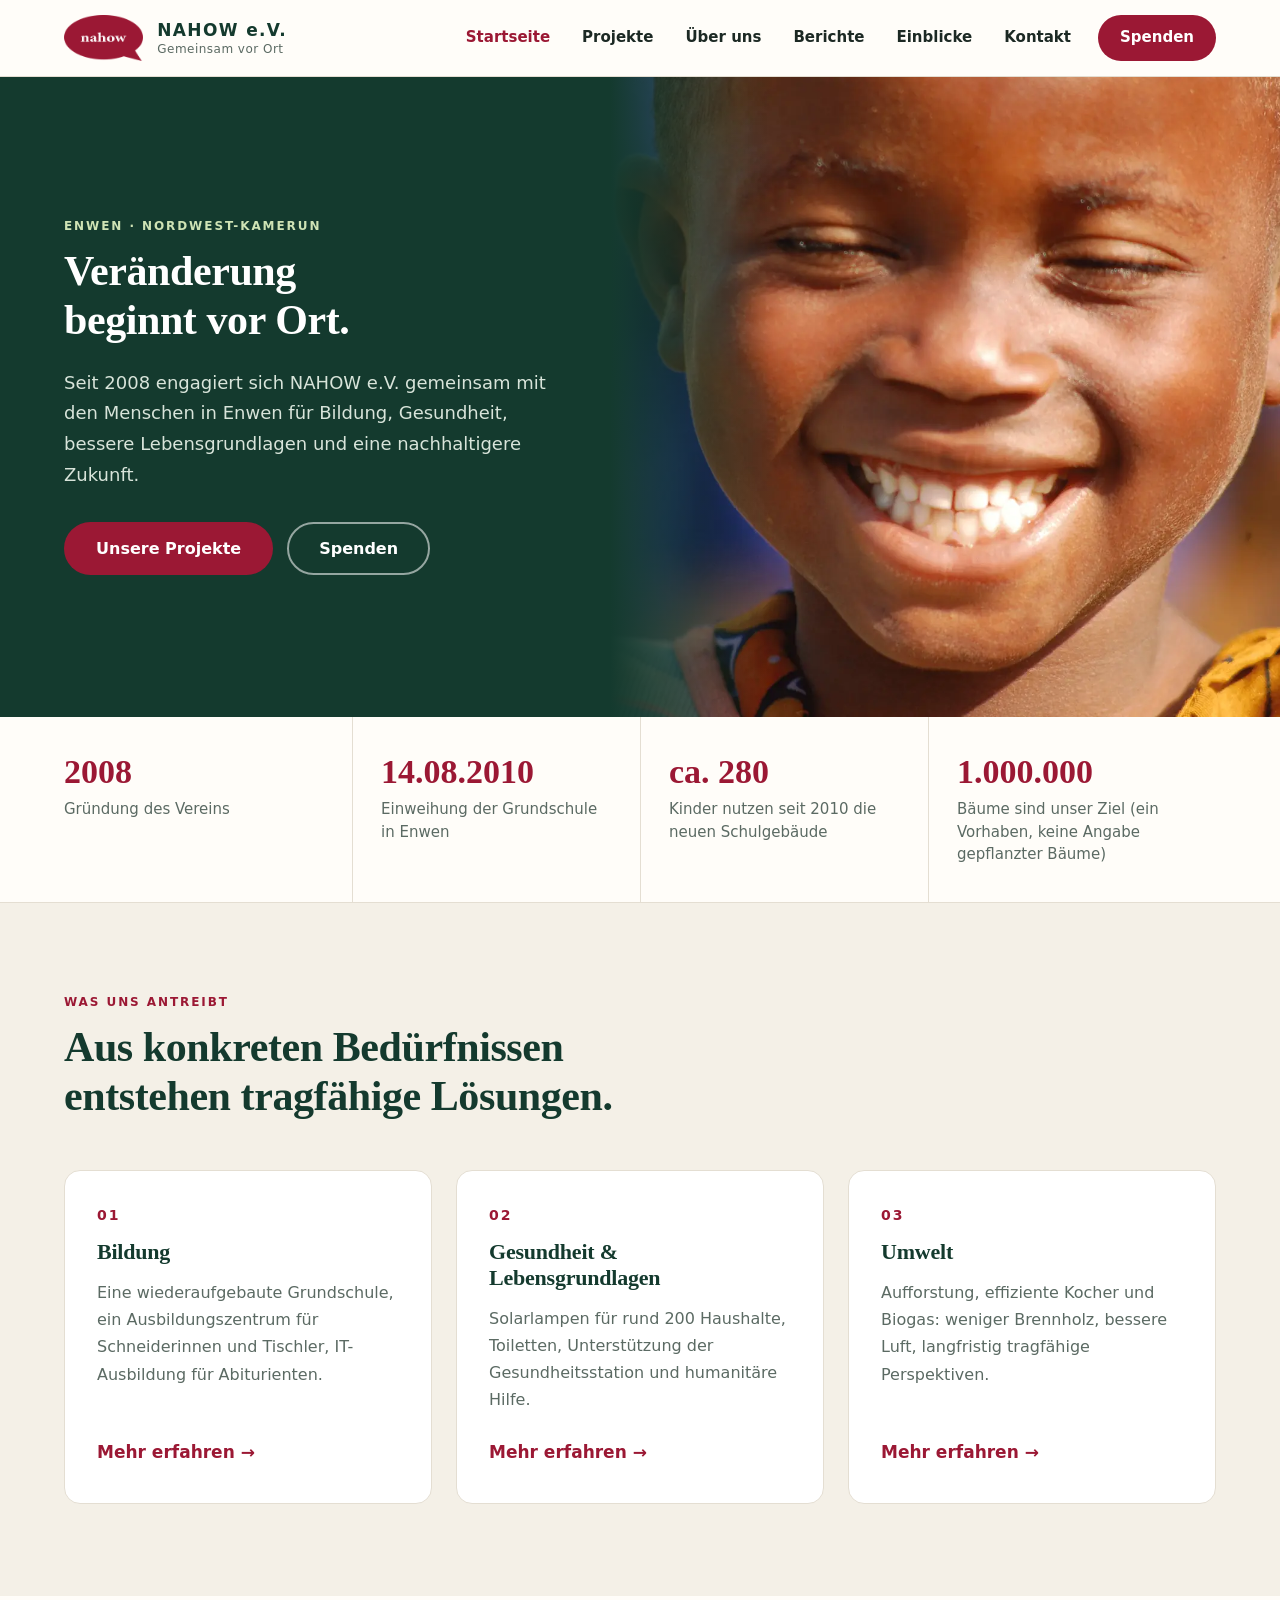
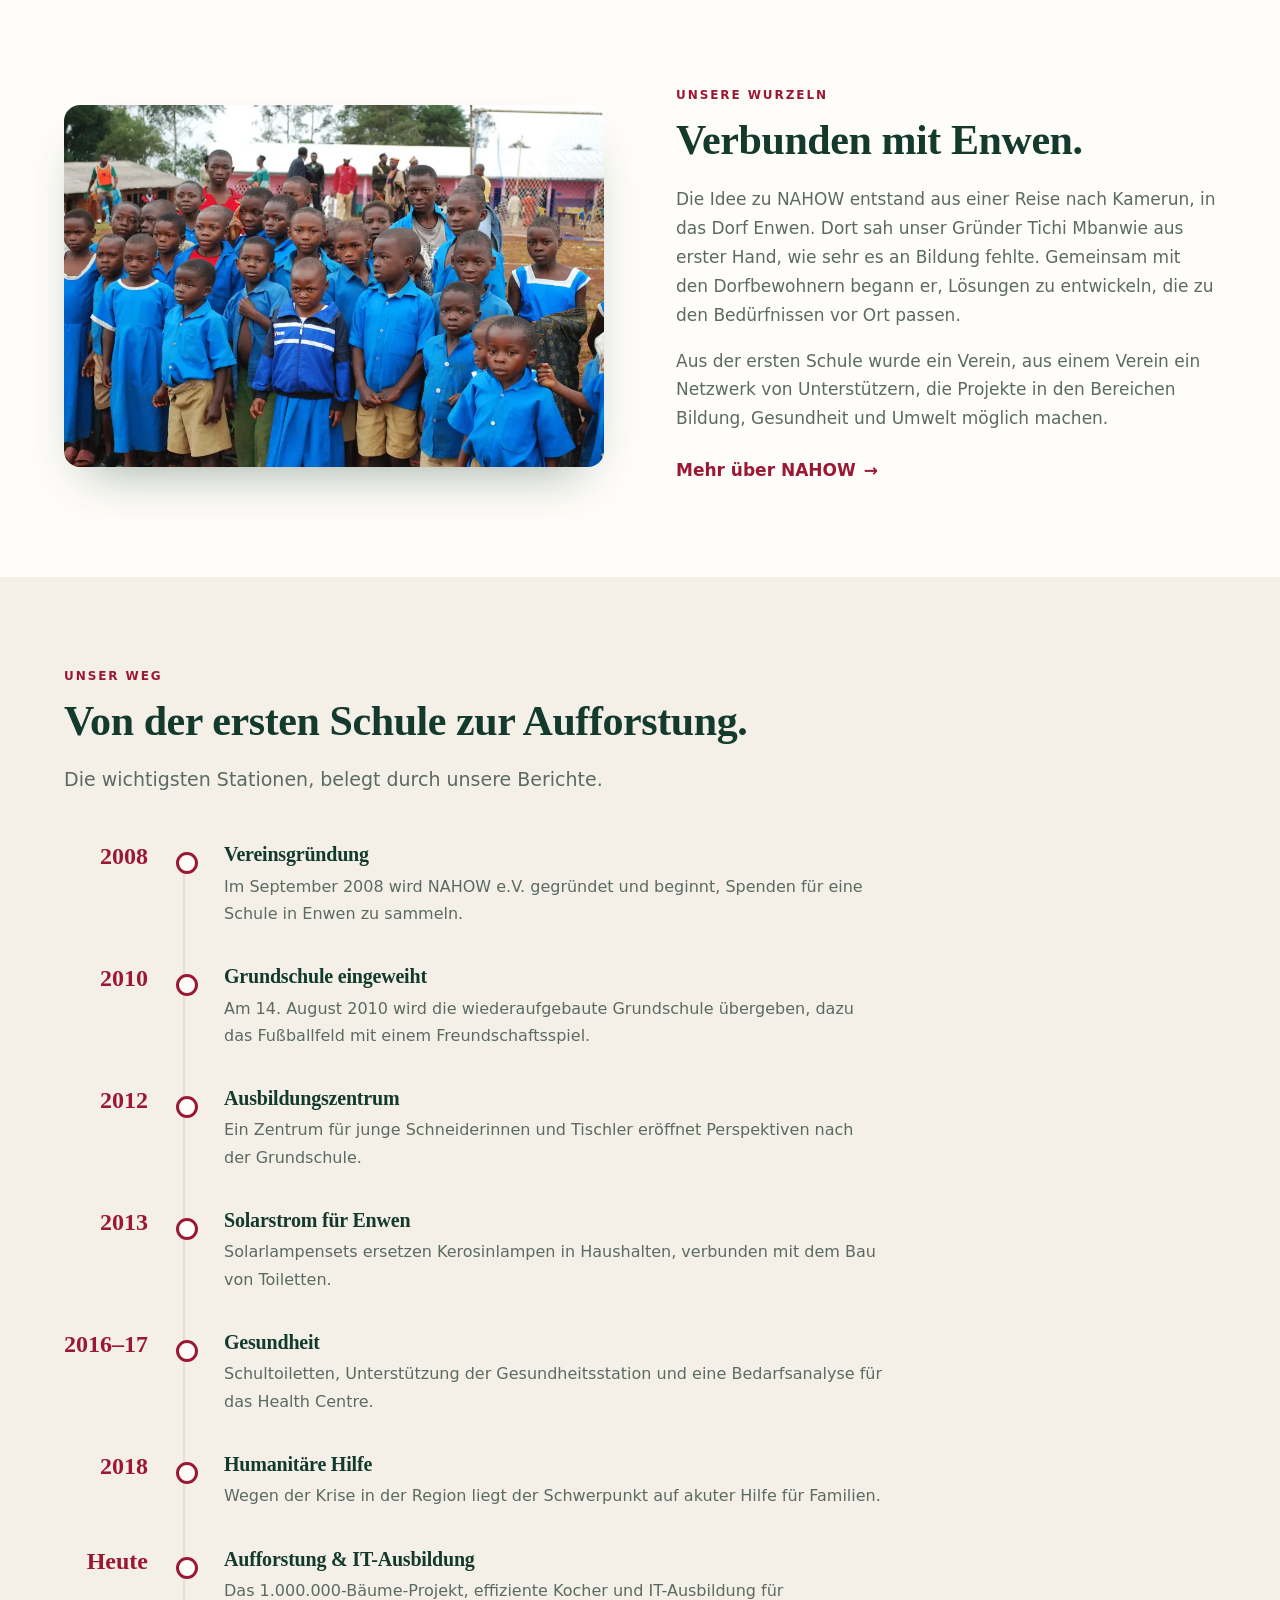
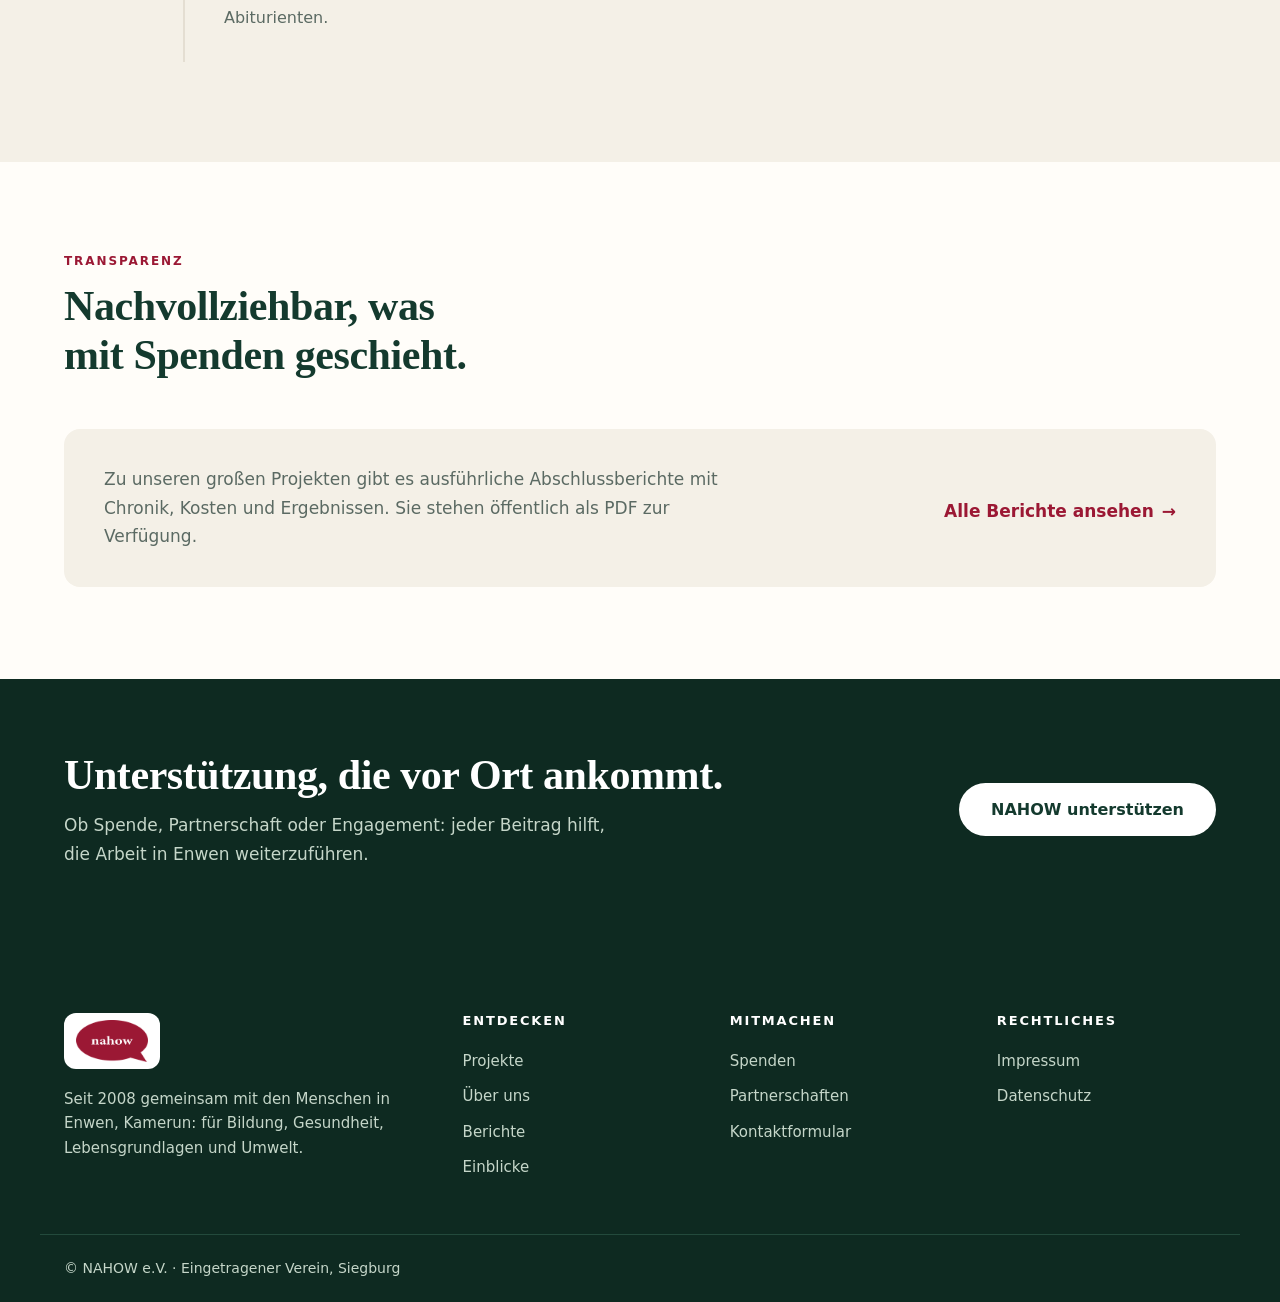
==== index.html @ 3fef5eb1 "Redesign: full project history, timeline, masonry gallery with lightbox, press, reports, new design " ====
<!doctype html><html lang="de"><head><meta charset="utf-8"><meta name="viewport" content="width=device-width,initial-scale=1"><meta name="theme-color" content="#143a2e"><meta name="description" content="NAHOW e.V. engagiert sich seit 2008 in Enwen, Kamerun, für Bildung, Gesundheit, Lebensgrundlagen und Umwelt."><link rel="canonical" href="https://nahow.de/"><link rel="icon" href="/assets/brand/nahow-logo.png"><link rel="stylesheet" href="/assets/site.css?v=09671e83"><title>Gemeinsam vor Ort | NAHOW e.V.</title><script>document.documentElement.className="js"</script></head><body><a href="#inhalt" class="skip">Zum Inhalt springen</a><header class="site-header"><div class="bar"><a class="brand" href="/" aria-label="NAHOW e.V. Startseite"><img class="brand-logo" src="/assets/brand/nahow-logo.png" width="193" height="112" alt=""><span class="brand-copy"><strong>NAHOW e.V.</strong><small>Gemeinsam vor Ort</small></span></a><button class="menu-toggle" aria-label="Menü öffnen" aria-expanded="false" aria-controls="main-nav"><span></span><span></span><span></span></button><nav class="nav" id="main-nav" aria-label="Hauptnavigation"><a href="/" class=active aria-current=page>Startseite</a><a href="/projekte/">Projekte</a><a href="/ueber-uns/">Über uns</a><a href="/berichte/">Berichte</a><a href="/einblicke/">Einblicke</a><a href="/kontakt/">Kontakt</a><a class="nav-cta" href="/unterstuetzen/">Spenden</a></nav></div></header><main id="inhalt"><section class="hero"><div class="hero-text"><span class="eyebrow light">Enwen · Nordwest-Kamerun</span><h1>Veränderung beginnt vor Ort.</h1><p>Seit 2008 engagiert sich NAHOW e.V. gemeinsam mit den Menschen in Enwen für Bildung, Gesundheit, bessere Lebensgrundlagen und eine nachhaltigere Zukunft.</p><div class="actions"><a class="btn btn-crimson" href="/projekte/">Unsere Projekte</a><a class="btn btn-ghost" href="/unterstuetzen/">Spenden</a></div></div><div class="hero-photo"><img class="" src="/assets/web/DSC_0857_Enwen-scaled.webp" width="1600" height="1064" alt="Lachendes Kind in Enwen, Kamerun" fetchpriority="high" decoding="async"></div></section><section class="facts"><div class="wrap facts-grid">
<div><b>2008</b><span>Gründung des Vereins</span></div>
<div><b>14.08.2010</b><span>Einweihung der Grundschule in Enwen</span></div>
<div><b>ca. 280</b><span>Kinder nutzen seit 2010 die neuen Schulgebäude</span></div>
<div><b>1.000.000</b><span>Bäume sind unser Ziel (ein Vorhaben, keine Angabe gepflanzter Bäume)</span></div>
</div></section><section class="section tint"><div class="wrap"><div class="sec-head reveal"><span class="eyebrow">Was uns antreibt</span><h2>Aus konkreten Bedürfnissen entstehen tragfähige Lösungen.</h2></div><div class="pillars">
<a class="pillar reveal" href="/projekte/#bildung"><span class="num">01</span><h3>Bildung</h3><p>Eine wiederaufgebaute Grundschule, ein Ausbildungszentrum für Schneiderinnen und Tischler, IT-Ausbildung für Abiturienten.</p><span class="more">Mehr erfahren →</span></a>
<a class="pillar reveal" href="/projekte/#gesundheit"><span class="num">02</span><h3>Gesundheit &amp; Lebensgrundlagen</h3><p>Solarlampen für rund 200 Haushalte, Toiletten, Unterstützung der Gesundheitsstation und humanitäre Hilfe.</p><span class="more">Mehr erfahren →</span></a>
<a class="pillar reveal" href="/projekte/#umwelt"><span class="num">03</span><h3>Umwelt</h3><p>Aufforstung, effiziente Kocher und Biogas: weniger Brennholz, bessere Luft, langfristig tragfähige Perspektiven.</p><span class="more">Mehr erfahren →</span></a>
</div></div></section><section class="section"><div class="wrap split"><div class="split-photo reveal"><img class="" src="/assets/web/DSC_0329_Enwen-scaled.webp" width="960" height="643" alt="Schulkinder in blauen Uniformen in Enwen" loading="lazy" decoding="async"></div><div class="split-text reveal"><span class="eyebrow">Unsere Wurzeln</span><h2>Verbunden mit Enwen.</h2><p>Die Idee zu NAHOW entstand aus einer Reise nach Kamerun, in das Dorf Enwen. Dort sah unser Gründer Tichi Mbanwie aus erster Hand, wie sehr es an Bildung fehlte. Gemeinsam mit den Dorfbewohnern begann er, Lösungen zu entwickeln, die zu den Bedürfnissen vor Ort passen.</p><p>Aus der ersten Schule wurde ein Verein, aus einem Verein ein Netzwerk von Unterstützern, die Projekte in den Bereichen Bildung, Gesundheit und Umwelt möglich machen.</p><a class="link-arrow" href="/ueber-uns/">Mehr über NAHOW<span aria-hidden="true">→</span></a></div></div></section><section class="section tint"><div class="wrap"><div class="sec-head reveal"><span class="eyebrow">Unser Weg</span><h2>Von der ersten Schule zur Aufforstung.</h2><p class="lead">Die wichtigsten Stationen, belegt durch unsere Berichte.</p></div><ol class="timeline"><li class="reveal"><span class="t-year">2008</span><div><h3>Vereinsgründung</h3><p>Im September 2008 wird NAHOW e.V. gegründet und beginnt, Spenden für eine Schule in Enwen zu sammeln.</p></div></li><li class="reveal"><span class="t-year">2010</span><div><h3>Grundschule eingeweiht</h3><p>Am 14. August 2010 wird die wiederaufgebaute Grundschule übergeben, dazu das Fußballfeld mit einem Freundschaftsspiel.</p></div></li><li class="reveal"><span class="t-year">2012</span><div><h3>Ausbildungszentrum</h3><p>Ein Zentrum für junge Schneiderinnen und Tischler eröffnet Perspektiven nach der Grundschule.</p></div></li><li class="reveal"><span class="t-year">2013</span><div><h3>Solarstrom für Enwen</h3><p>Solarlampensets ersetzen Kerosinlampen in Haushalten, verbunden mit dem Bau von Toiletten.</p></div></li><li class="reveal"><span class="t-year">2016–17</span><div><h3>Gesundheit</h3><p>Schultoiletten, Unterstützung der Gesundheitsstation und eine Bedarfsanalyse für das Health Centre.</p></div></li><li class="reveal"><span class="t-year">2018</span><div><h3>Humanitäre Hilfe</h3><p>Wegen der Krise in der Region liegt der Schwerpunkt auf akuter Hilfe für Familien.</p></div></li><li class="reveal"><span class="t-year">Heute</span><div><h3>Aufforstung &amp; IT-Ausbildung</h3><p>Das 1.000.000-Bäume-Projekt, effiziente Kocher und IT-Ausbildung für Abiturienten.</p></div></li></ol></div></section><section class="section "><div class="wrap"><div class="sec-head reveal"><span class="eyebrow">Transparenz</span><h2>Nachvollziehbar, was mit Spenden geschieht.</h2></div><div class="report-strip reveal"><p>Zu unseren großen Projekten gibt es ausführliche Abschlussberichte mit Chronik, Kosten und Ergebnissen. Sie stehen öffentlich als PDF zur Verfügung.</p><div class="strip-actions"><a class="link-arrow" href="/berichte/">Alle Berichte ansehen<span aria-hidden="true">→</span></a></div></div></div></section><section class="cta"><div class="wrap cta-flex"><div><h2>Unterstützung, die vor Ort ankommt.</h2><p>Ob Spende, Partnerschaft oder Engagement: jeder Beitrag hilft, die Arbeit in Enwen weiterzuführen.</p></div><a class="btn btn-light" href="/unterstuetzen/">NAHOW unterstützen</a></div></section></main><footer class="footer"><div class="foot-grid"><div class="foot-brand"><img src="/assets/brand/nahow-logo.png" width="193" height="112" alt="nahow" loading="lazy"><p>Seit 2008 gemeinsam mit den Menschen in Enwen, Kamerun: für Bildung, Gesundheit, Lebensgrundlagen und Umwelt.</p></div><div><h4>Entdecken</h4><a href="/projekte/">Projekte</a><a href="/ueber-uns/">Über uns</a><a href="/berichte/">Berichte</a><a href="/einblicke/">Einblicke</a></div><div><h4>Mitmachen</h4><a href="/unterstuetzen/">Spenden</a><a href="/ueber-uns/#partner">Partnerschaften</a><a href="/kontakt/">Kontaktformular</a></div><div><h4>Rechtliches</h4><a href="/impressum/">Impressum</a><a href="/datenschutz/">Datenschutz</a></div></div><div class="foot-bottom"><span>© NAHOW e.V. · Eingetragener Verein, Siegburg</span></div></footer><dialog class="lightbox" aria-label="Bildansicht"><button class="lb-close" aria-label="Schließen">×</button><img alt=""></dialog><script src="/assets/site.js?v=e69e48d7" defer></script></body></html>
---- assets/site.css ----
:root{--crimson:#9b1834;--crimson-d:#7c1228;--pine:#143a2e;--pine-d:#0e2a21;--leaf:#cfe3b5;--paper:#fffdf9;--tint:#f4f0e7;--ink:#1c2924;--muted:#5b6a63;--line:#e4ded2;--serif:"Iowan Old Style","Palatino Linotype",Palatino,"Book Antiqua",Georgia,serif;--sans:system-ui,-apple-system,"Segoe UI",Roboto,"Helvetica Neue",Arial,sans-serif;--h2:clamp(28px,3.4vw,42px);--r:16px;--hdr:76px}
*{box-sizing:border-box}html{scroll-behavior:smooth;scroll-padding-top:calc(var(--hdr) + 16px)}
body{margin:0;font:17px/1.7 var(--sans);color:var(--ink);background:var(--paper);-webkit-font-smoothing:antialiased}
img{max-width:100%;height:auto;display:block}a{color:inherit}
h1,h2,h3,h4{font-family:var(--serif);font-weight:600;line-height:1.18;margin:0;color:var(--pine);letter-spacing:-.01em}
h1,h2{font-size:var(--h2);text-wrap:balance}h3{font-size:22px}
p{margin:0 0 1em}
.wrap{max-width:1200px;margin:0 auto;padding:0 24px}
.skip{position:absolute;left:-999px;top:8px;background:var(--pine);color:#fff;padding:10px 16px;border-radius:8px;z-index:100}.skip:focus{left:8px}
:focus-visible{outline:3px solid var(--crimson);outline-offset:3px;border-radius:4px}

/* header */
.site-header{position:sticky;top:0;z-index:50;background:rgba(255,253,249,.94);backdrop-filter:saturate(1.4) blur(10px);border-bottom:1px solid var(--line)}
.bar{max-width:1200px;margin:0 auto;padding:0 24px;height:var(--hdr);display:flex;align-items:center;justify-content:space-between;gap:24px}
.brand{display:flex;align-items:center;gap:14px;text-decoration:none}
.brand-logo{height:46px;width:auto}
.brand-copy{display:flex;flex-direction:column;line-height:1.15}
.brand-copy strong{font:800 17px var(--sans);letter-spacing:.08em;color:var(--pine)}
.brand-copy small{font-size:12px;color:var(--muted);letter-spacing:.04em;margin-top:3px}
.nav{display:flex;align-items:center;gap:6px}
.nav a{text-decoration:none;font-size:15px;font-weight:600;padding:9px 13px;border-radius:999px;color:var(--ink);transition:background .2s,color .2s}
.nav a:hover{background:var(--tint)}
.nav a.active{color:var(--crimson)}
.nav a.nav-cta{background:var(--crimson);color:#fff;margin-left:8px;padding:10px 22px}
.nav a.nav-cta:hover{background:var(--crimson-d)}
.menu-toggle{display:none;background:none;border:0;width:44px;height:44px;border-radius:10px;cursor:pointer;flex-direction:column;justify-content:center;align-items:center;gap:5px}
.menu-toggle span{display:block;width:22px;height:2px;background:var(--pine);border-radius:2px;transition:transform .25s,opacity .25s}
.menu-toggle[aria-expanded=true] span:nth-child(1){transform:translateY(7px) rotate(45deg)}
.menu-toggle[aria-expanded=true] span:nth-child(2){opacity:0}
.menu-toggle[aria-expanded=true] span:nth-child(3){transform:translateY(-7px) rotate(-45deg)}

/* buttons, links */
.btn{display:inline-flex;align-items:center;justify-content:center;gap:8px;padding:15px 30px;border-radius:999px;font:700 16px var(--sans);text-decoration:none;border:2px solid transparent;cursor:pointer;transition:background .2s,transform .2s,color .2s,border-color .2s}
.btn:hover{transform:translateY(-2px)}
.btn-crimson{background:var(--crimson);color:#fff}.btn-crimson:hover{background:var(--crimson-d)}
.btn-ghost{border-color:rgba(255,255,255,.55);color:#fff}.btn-ghost:hover{background:#fff;color:var(--pine)}
.btn-light{background:#fff;color:var(--pine)}.btn-light:hover{background:var(--leaf)}
.link-arrow{display:inline-flex;align-items:center;gap:8px;color:var(--crimson);font-weight:700;text-decoration:none;margin-top:6px}
.link-arrow span{transition:transform .2s}.link-arrow:hover span{transform:translateX(4px)}
.link-arrow small{color:var(--muted);font-weight:500}
.eyebrow{display:block;font:700 12px var(--sans);letter-spacing:.16em;text-transform:uppercase;color:var(--crimson);margin-bottom:14px}
.eyebrow.light{color:var(--leaf)}
.lead{font-size:19px;color:var(--muted);max-width:680px;margin-top:16px}

/* hero */
.hero{display:grid;grid-template-columns:minmax(0,1fr) minmax(0,1.1fr);background:var(--pine);min-height:min(640px,calc(100vh - var(--hdr)));color:#fff}
.hero-text{padding:72px 56px 72px max(24px,calc((100vw - 1200px)/2 + 24px));display:flex;flex-direction:column;justify-content:center;align-items:flex-start}
.hero h1{color:#fff;margin-bottom:22px;max-width:520px}
.hero p{font-size:18px;color:#d8e4da;max-width:500px;margin-bottom:32px}
.actions{display:flex;gap:14px;flex-wrap:wrap}
.hero-photo{position:relative;overflow:hidden;min-height:340px}
.hero-photo img{position:absolute;inset:0;width:100%;height:100%;object-fit:cover;object-position:50% 38%}
.hero-photo::after{content:"";position:absolute;inset:0;background:linear-gradient(90deg,var(--pine) 0,rgba(20,58,46,0) 24%)}

/* facts */
.facts{background:var(--paper);border-bottom:1px solid var(--line)}
.facts-grid{display:grid;grid-template-columns:repeat(4,1fr);gap:0}
.facts-grid>div{padding:36px 28px;border-left:1px solid var(--line)}
.facts-grid>div:first-child{border-left:0;padding-left:0}
.facts b{display:block;font:600 34px/1.1 var(--serif);color:var(--crimson);margin-bottom:8px}
.facts span{color:var(--muted);font-size:15px;line-height:1.5;display:block}

/* sections */
.section{padding:92px 0}.tint{background:var(--tint)}
.sec-head{max-width:760px;margin-bottom:48px}
.page-head{background:var(--tint);padding:88px 0 64px;border-bottom:1px solid var(--line)}
.page-head h1{max-width:760px}
.pillars{display:grid;grid-template-columns:repeat(3,1fr);gap:24px}
.pillar{background:#fff;border:1px solid var(--line);border-radius:var(--r);padding:36px 32px;text-decoration:none;display:flex;flex-direction:column;gap:6px;transition:transform .25s,box-shadow .25s,border-color .25s}
.pillar:hover{transform:translateY(-6px);box-shadow:0 18px 40px -18px rgba(20,58,46,.35);border-color:var(--crimson)}
.pillar .num{font:600 14px var(--sans);letter-spacing:.14em;color:var(--crimson);margin-bottom:10px}
.pillar p{color:var(--muted);font-size:16px;margin:8px 0 18px}
.pillar .more{margin-top:auto;font-weight:700;color:var(--crimson)}
.split{display:grid;grid-template-columns:1fr 1fr;gap:72px;align-items:center}
.split-photo img{border-radius:var(--r);width:100%;height:auto;box-shadow:0 24px 50px -24px rgba(20,58,46,.45)}
.split-text p{color:var(--muted)}
.split-text h2{margin-bottom:20px}

/* timeline */
.timeline{list-style:none;margin:0;padding:0;position:relative;max-width:820px}
.timeline::before{content:"";position:absolute;left:119px;top:8px;bottom:8px;width:2px;background:var(--line)}
.timeline li{display:grid;grid-template-columns:120px 1fr;gap:0 40px;padding:0 0 38px;position:relative}
.timeline li::before{content:"";position:absolute;left:112px;top:9px;width:16px;height:16px;border-radius:50%;background:var(--paper);border:3px solid var(--crimson)}
.t-year{font:600 24px var(--serif);color:var(--crimson);text-align:right;padding-right:36px;padding-top:0}
.timeline h3{font-size:20px;margin-bottom:6px}
.timeline p{color:var(--muted);margin:0;font-size:16px}
.report-strip{display:flex;align-items:center;justify-content:space-between;gap:32px;background:var(--tint);border-radius:var(--r);padding:36px 40px}
.report-strip p{margin:0;max-width:640px;color:var(--muted)}
.cta{background:var(--pine-d);color:#fff;padding:72px 0}
.cta h2{color:#fff;margin-bottom:10px}.cta p{color:#c5d6c9;margin:0;max-width:560px}
.cta-flex{display:flex;align-items:center;justify-content:space-between;gap:32px}

/* projects */
.subnav{background:var(--paper);border-bottom:1px solid var(--line);position:sticky;top:var(--hdr);z-index:20}
.subnav .wrap{display:flex;gap:8px;overflow-x:auto;padding-top:12px;padding-bottom:12px}
.subnav a{white-space:nowrap;text-decoration:none;font-weight:600;font-size:15px;padding:8px 18px;border-radius:999px;border:1px solid var(--line);color:var(--pine)}
.subnav a:hover{border-color:var(--crimson);color:var(--crimson)}
.project{display:grid;grid-template-columns:1fr 1fr;gap:64px;align-items:center;margin-bottom:84px}
.project:last-child{margin-bottom:0}
.project.reverse .p-photo{order:2}
.p-photo img{width:100%;aspect-ratio:4/3;object-fit:cover;object-position:center 30%;border-radius:var(--r);box-shadow:0 24px 50px -26px rgba(20,58,46,.5)}
.p-plain{aspect-ratio:4/3;border-radius:var(--r);background:linear-gradient(140deg,var(--pine),#235a46);display:grid;place-items:center}
.p-plain span{font:600 clamp(40px,6vw,72px) var(--serif);color:var(--leaf);opacity:.9}
.p-meta{display:flex;align-items:center;gap:12px;margin-bottom:14px;color:var(--muted);font-size:14px;font-weight:600}
.badge{display:inline-block;padding:4px 12px;border-radius:999px;background:#ece7da;color:var(--pine);font-size:12px;letter-spacing:.06em;text-transform:uppercase;font-weight:700}
.badge.live{background:var(--leaf)}
.p-body h3{font-size:clamp(24px,2.4vw,30px);margin-bottom:16px}
.p-body p{color:var(--muted)}
.chips{list-style:none;display:flex;flex-wrap:wrap;gap:8px;padding:0;margin:20px 0 14px}
.chips li{border:1px solid var(--line);background:#fff;border-radius:999px;padding:6px 14px;font-size:14px;color:var(--muted)}
.chips b{color:var(--pine)}
.notice{margin-top:72px;background:#fff;border:1px solid var(--line);border-left:5px solid var(--crimson);border-radius:12px;padding:28px 32px;max-width:860px}
.notice h3{font-size:20px;margin-bottom:8px}.notice p{margin:0;color:var(--muted);font-size:16px}

/* about */
.banner img{width:100%;height:clamp(260px,38vw,460px);object-fit:cover;object-position:center 40%}
.prose{max-width:70ch}.prose p{color:var(--ink)}.prose h3{margin:1.6em 0 .5em;font-size:20px}
.prose.narrow{max-width:760px}
.prose.two-col{max-width:none;columns:2;column-gap:64px}.prose.two-col p{break-inside:avoid-column}
.values{display:grid;grid-template-columns:repeat(3,1fr);gap:40px}
.values h3{margin-bottom:10px;padding-top:18px;border-top:3px solid var(--crimson)}
.values p{color:var(--muted)}
.team{display:grid;grid-template-columns:repeat(3,1fr);gap:24px}
.member{background:#fff;border:1px solid var(--line);border-radius:var(--r);padding:36px 24px;text-align:center}
.mono-circle{display:grid;place-items:center;width:84px;height:84px;margin:0 auto 18px;border-radius:50%;background:var(--pine);color:var(--leaf);font:600 28px var(--serif)}
.member p{color:var(--muted);margin:6px 0 0}
.press{display:grid;grid-template-columns:repeat(3,1fr);gap:28px;align-items:start}
.press figure{margin:0}.press img{border-radius:10px;border:1px solid var(--line);box-shadow:0 16px 34px -20px rgba(0,0,0,.4);cursor:zoom-in;width:100%}
.press figcaption{font-size:14px;color:var(--muted);margin-top:12px}

/* reports */
.docs{display:grid;gap:14px;max-width:860px}
.doc{display:flex;align-items:center;gap:20px;background:#fff;border:1px solid var(--line);border-radius:14px;padding:18px 24px;text-decoration:none;transition:border-color .2s,transform .2s,box-shadow .2s}
.doc:hover{border-color:var(--crimson);transform:translateY(-2px);box-shadow:0 12px 28px -18px rgba(20,58,46,.4)}
.doc-ico{flex:none;width:48px;height:56px;border-radius:8px;background:var(--crimson);color:#fff;font:800 12px var(--sans);letter-spacing:.06em;display:grid;place-items:center}
.doc-body{flex:1;display:flex;flex-direction:column;line-height:1.35}
.doc-body strong{font-size:17px;color:var(--pine)}.doc-body small{color:var(--muted);font-size:14px;margin-top:3px}
.doc-go{color:var(--crimson);font-size:22px}

/* gallery */
.masonry{column-count:3;column-gap:18px}
.g-item{margin:0 0 18px;break-inside:avoid;overflow:hidden;border-radius:12px;background:var(--tint)}
.g-item img{width:100%;height:auto;cursor:zoom-in;transition:transform .5s}
.g-item:hover img{transform:scale(1.04)}
.lightbox{border:0;padding:0;background:transparent;max-width:96vw;max-height:96vh;overflow:visible}
.lightbox::backdrop{background:rgba(10,20,16,.92)}
.lightbox img{max-width:94vw;max-height:90vh;width:auto;height:auto;border-radius:8px;margin:auto}
.lb-close{position:fixed;top:14px;right:18px;width:46px;height:46px;border-radius:50%;border:0;background:#fff;color:var(--pine);font-size:28px;line-height:1;cursor:pointer}

/* support + contact */
.donate-grid{display:grid;grid-template-columns:1.1fr 1fr;gap:32px;align-items:stretch}
.bank{background:var(--pine);color:#fff;border-radius:var(--r);padding:44px}
.bank h3{color:#fff;margin-bottom:22px}.bank .eyebrow{color:var(--leaf)}
.bank dl{margin:0;display:grid;grid-template-columns:130px 1fr;gap:14px 16px}
.bank dt{color:#b9ccc0;font-size:14px;padding-top:2px}.bank dd{margin:0;font-weight:600}
.mono{font-family:ui-monospace,Consolas,monospace;letter-spacing:.04em;word-break:break-all}
.donate-side{background:var(--tint);border-radius:var(--r);padding:44px}
.donate-side p{color:var(--muted)}
.form-wrap{max-width:680px}
.contact-form .field{margin-bottom:20px}
.contact-form label{display:block;font-weight:600;margin-bottom:6px}
.contact-form input[type=text],.contact-form input[type=email],.contact-form textarea{width:100%;padding:14px 16px;border:1px solid #cfc8b8;border-radius:12px;font:inherit;background:#fff;color:var(--ink);transition:border-color .2s,box-shadow .2s}
.contact-form input:focus,.contact-form textarea:focus{outline:0;border-color:var(--crimson);box-shadow:0 0 0 4px rgba(155,24,52,.14)}
.contact-form .check{display:flex;gap:12px;align-items:flex-start;font-weight:400;margin-bottom:26px;color:var(--muted);font-size:15px;line-height:1.6}
.contact-form .check input{margin-top:5px;accent-color:var(--crimson)}
.hp{position:absolute;left:-9999px;height:0;overflow:hidden}

/* footer */
.footer{background:var(--pine-d);color:#c5d6c9;padding:72px 0 0}
.foot-grid{max-width:1200px;margin:0 auto;padding:0 24px 48px;display:grid;grid-template-columns:1.6fr 1fr 1fr 1fr;gap:48px}
.foot-brand img{height:56px;width:auto;background:#fff;padding:7px 12px;border-radius:12px;margin-bottom:18px}
.foot-brand p{font-size:15px;max-width:340px;line-height:1.65}
.footer h4{color:#fff;font:700 13px var(--sans);letter-spacing:.14em;text-transform:uppercase;margin-bottom:16px}
.footer a{display:block;text-decoration:none;padding:5px 0;font-size:15px}.footer a:hover{color:#fff;text-decoration:underline}
.foot-bottom{border-top:1px solid #234a3c;max-width:1200px;margin:0 auto;padding:22px 24px;font-size:14px}

/* motion */
.js .reveal{opacity:0;transform:translateY(18px);transition:opacity .7s ease,transform .7s ease}
.js .reveal.in{opacity:1;transform:none}
@media (prefers-reduced-motion:reduce){html{scroll-behavior:auto}.js .reveal{opacity:1;transform:none;transition:none}.btn,.pillar,.doc,.g-item img{transition:none}}

/* responsive */
@media (max-width:1000px){
 .menu-toggle{display:flex}
 .nav{position:absolute;top:var(--hdr);left:0;right:0;background:var(--paper);border-bottom:1px solid var(--line);flex-direction:column;align-items:stretch;padding:12px 24px 24px;gap:2px;display:none;box-shadow:0 20px 30px -20px rgba(0,0,0,.25)}
 .nav.open{display:flex}.nav a{padding:14px 12px;font-size:17px;border-radius:10px}
 .nav a.nav-cta{margin:10px 0 0;text-align:center}
 .hero{grid-template-columns:1fr;min-height:0}
 .hero-photo{order:-1;height:min(62vw,380px);min-height:0}
 .hero-photo::after{background:linear-gradient(0deg,var(--pine) 0,rgba(20,58,46,0) 30%)}
 .hero-text{padding:40px 24px 56px}
 .facts-grid{grid-template-columns:1fr 1fr}
 .facts-grid>div{padding:26px 20px;border-left:0;border-top:1px solid var(--line)}
 .facts-grid>div:nth-child(-n+2){border-top:0}.facts-grid>div:nth-child(odd){padding-left:0}
 .pillars,.values,.team,.press{grid-template-columns:1fr}
 .split,.project,.donate-grid{grid-template-columns:1fr;gap:36px}
 .project.reverse .p-photo{order:0}
 .project{margin-bottom:64px}
 .section{padding:68px 0}
 .masonry{column-count:2}
 .prose.two-col{columns:1}
 .cta-flex,.report-strip{flex-direction:column;align-items:flex-start}
 .foot-grid{grid-template-columns:1fr 1fr}.foot-brand{grid-column:1/-1}
 .timeline::before{left:7px}.timeline li{grid-template-columns:1fr;padding-left:36px}
 .timeline li::before{left:0}.t-year{text-align:left;padding:0 0 4px;font-size:20px}
}
@media (max-width:520px){
 .masonry{column-count:1}.brand-copy small{display:none}.bank{padding:30px 24px}.bank dl{grid-template-columns:1fr;gap:2px}.bank dd{margin-bottom:12px}
 .donate-side{padding:30px 24px}.facts b{font-size:28px}
}
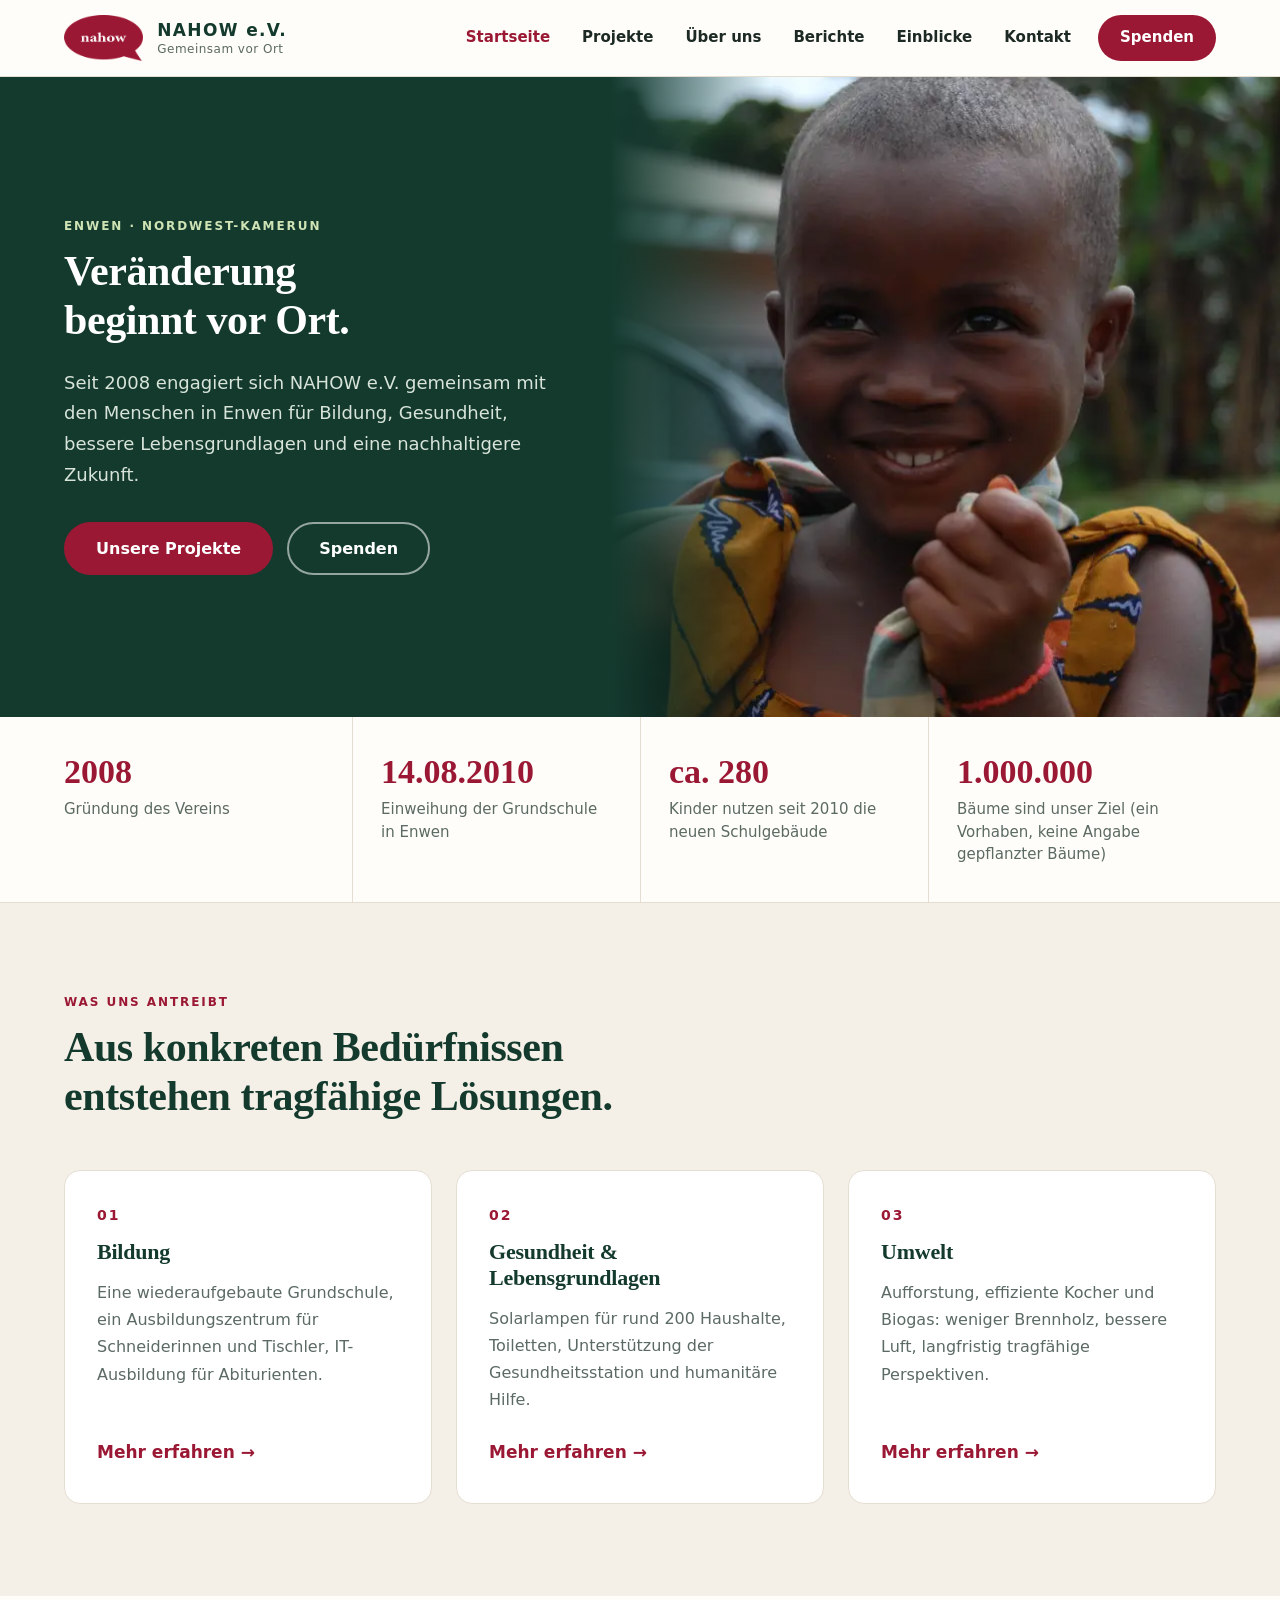
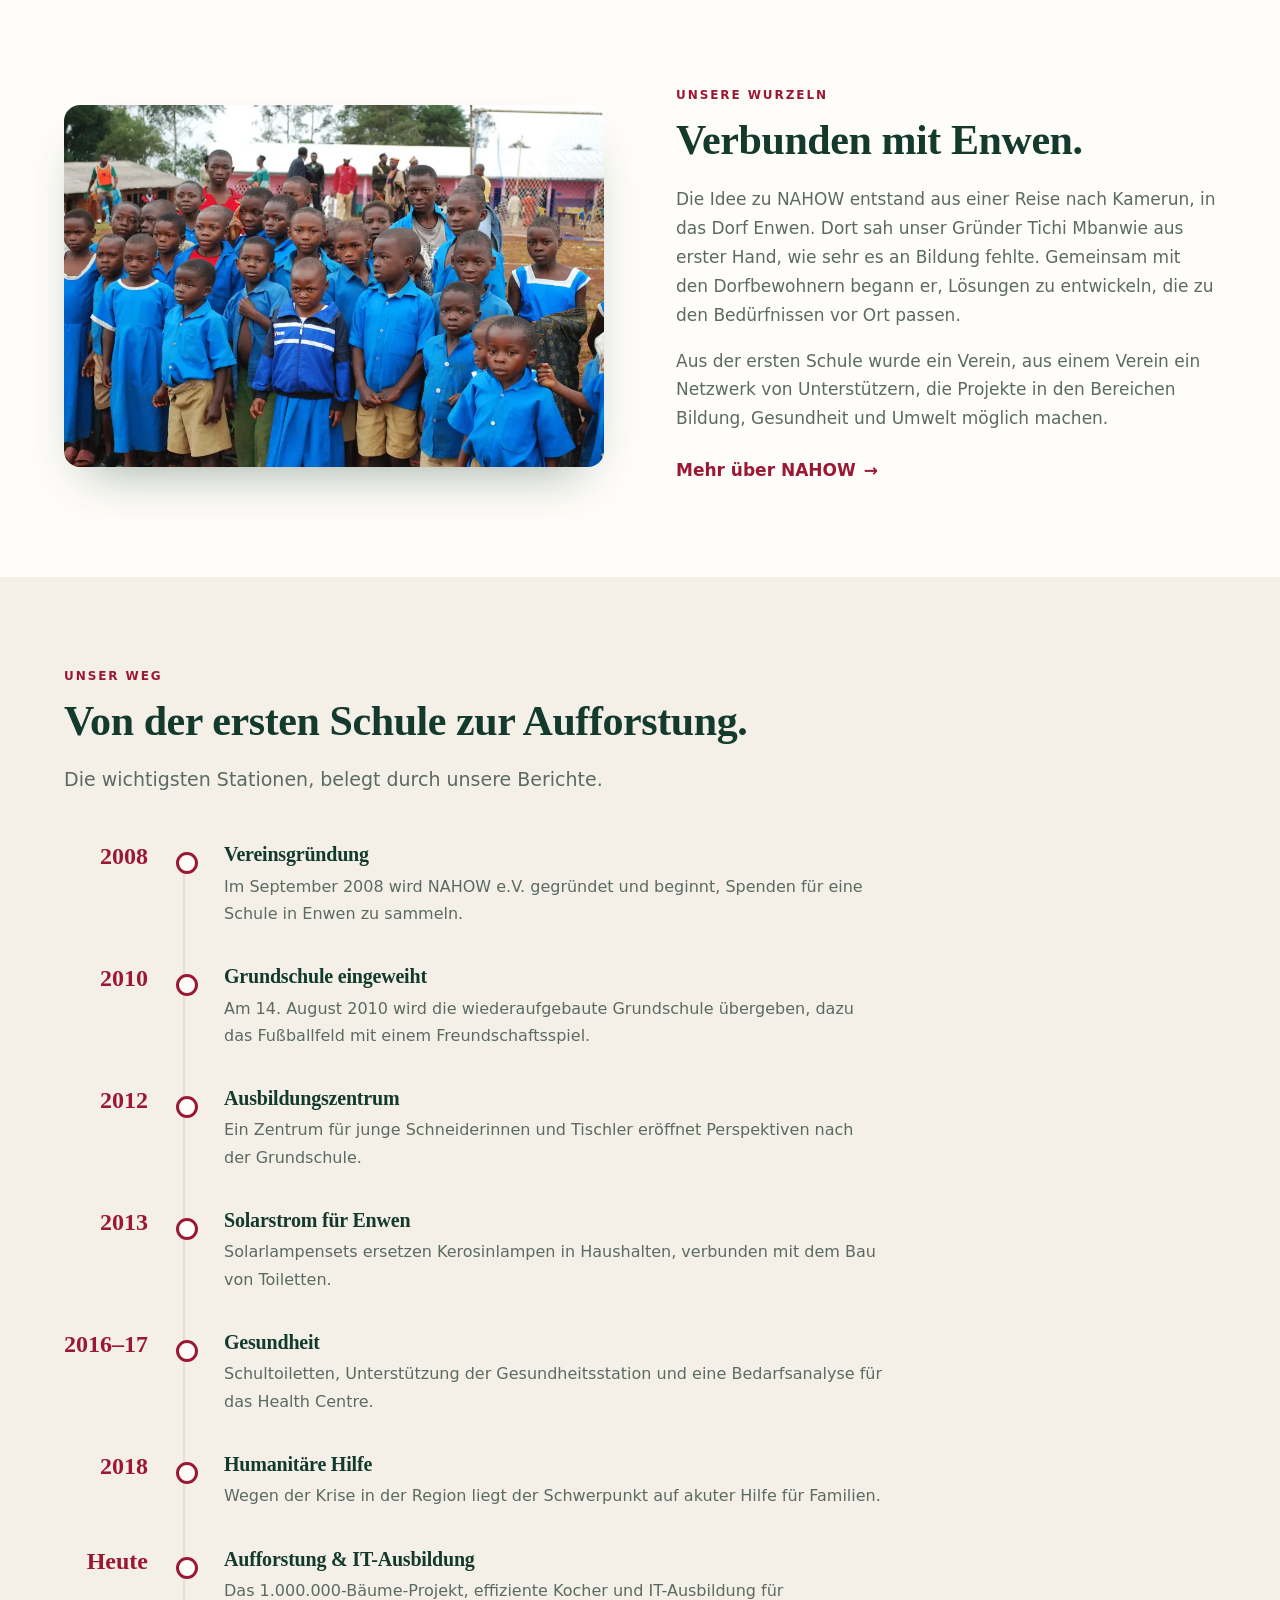
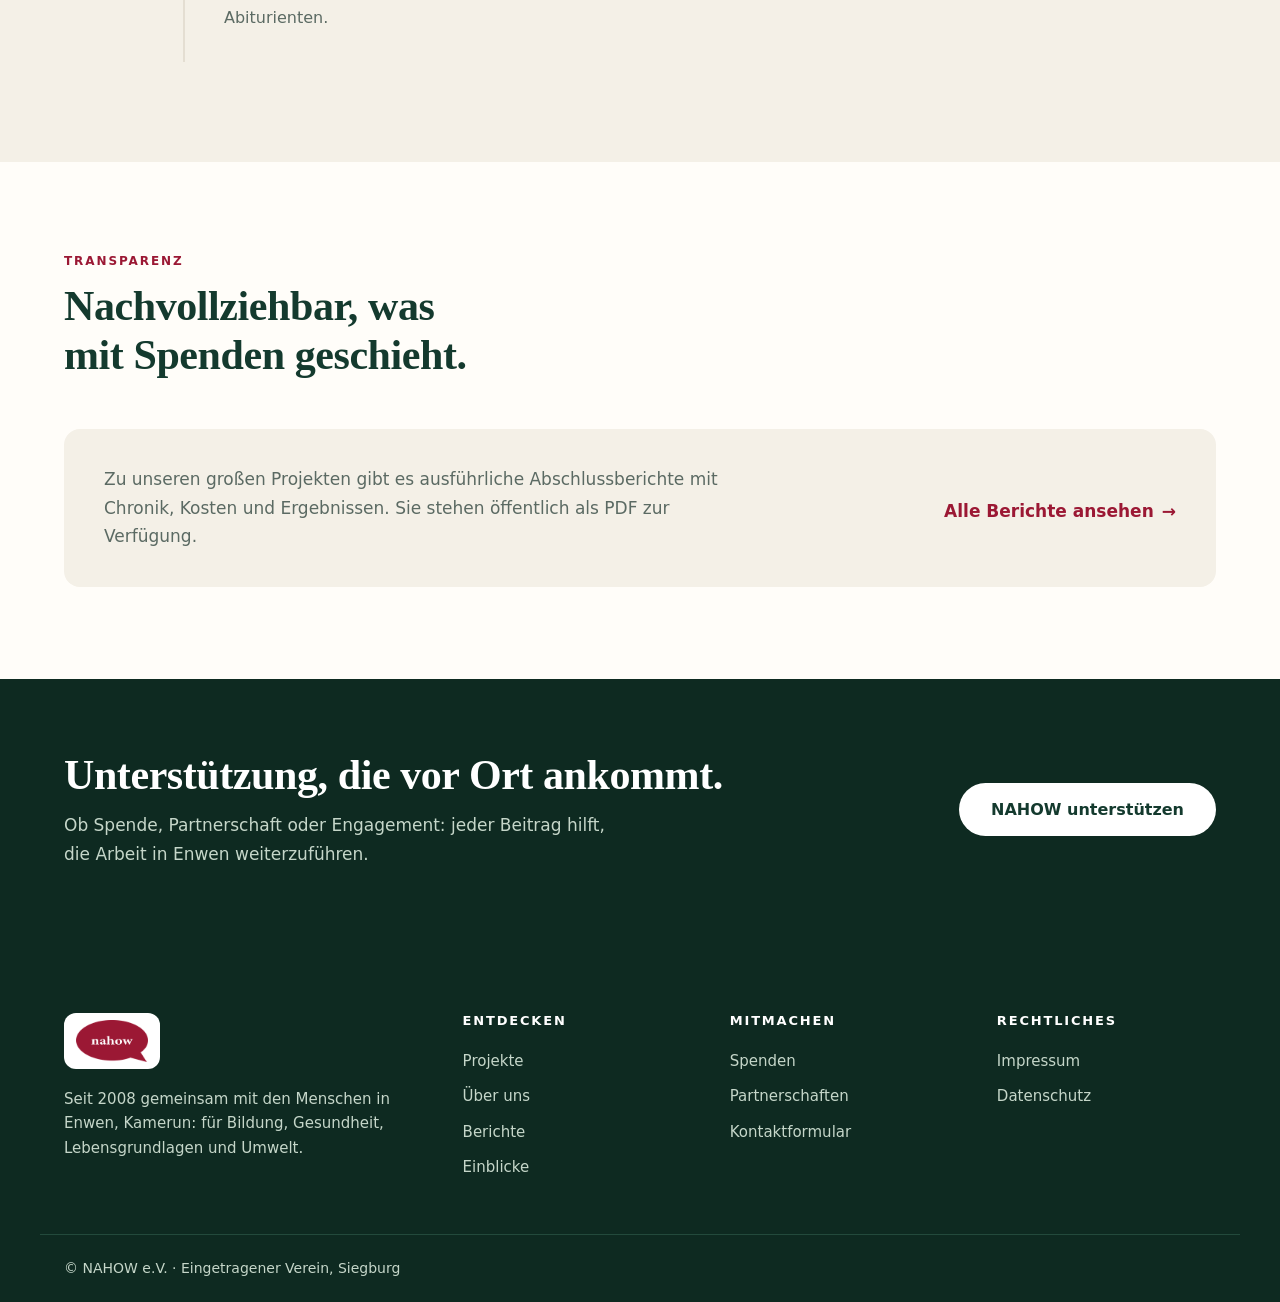
==== commit 13383092: "Home hero: smiling girl photo; Über uns: culture photo strip; Einblicke: drop near-duplicate Co-Auth" ====
--- a/index.html
+++ b/index.html
@@ -1,4 +1,4 @@
-<!doctype html><html lang="de"><head><meta charset="utf-8"><meta name="viewport" content="width=device-width,initial-scale=1"><meta name="theme-color" content="#143a2e"><meta name="description" content="NAHOW e.V. engagiert sich seit 2008 in Enwen, Kamerun, für Bildung, Gesundheit, Lebensgrundlagen und Umwelt."><link rel="canonical" href="https://nahow.de/"><link rel="icon" href="/assets/brand/nahow-logo.png"><link rel="stylesheet" href="/assets/site.css?v=09671e83"><title>Gemeinsam vor Ort | NAHOW e.V.</title><script>document.documentElement.className="js"</script></head><body><a href="#inhalt" class="skip">Zum Inhalt springen</a><header class="site-header"><div class="bar"><a class="brand" href="/" aria-label="NAHOW e.V. Startseite"><img class="brand-logo" src="/assets/brand/nahow-logo.png" width="193" height="112" alt=""><span class="brand-copy"><strong>NAHOW e.V.</strong><small>Gemeinsam vor Ort</small></span></a><button class="menu-toggle" aria-label="Menü öffnen" aria-expanded="false" aria-controls="main-nav"><span></span><span></span><span></span></button><nav class="nav" id="main-nav" aria-label="Hauptnavigation"><a href="/" class=active aria-current=page>Startseite</a><a href="/projekte/">Projekte</a><a href="/ueber-uns/">Über uns</a><a href="/berichte/">Berichte</a><a href="/einblicke/">Einblicke</a><a href="/kontakt/">Kontakt</a><a class="nav-cta" href="/unterstuetzen/">Spenden</a></nav></div></header><main id="inhalt"><section class="hero"><div class="hero-text"><span class="eyebrow light">Enwen · Nordwest-Kamerun</span><h1>Veränderung beginnt vor Ort.</h1><p>Seit 2008 engagiert sich NAHOW e.V. gemeinsam mit den Menschen in Enwen für Bildung, Gesundheit, bessere Lebensgrundlagen und eine nachhaltigere Zukunft.</p><div class="actions"><a class="btn btn-crimson" href="/projekte/">Unsere Projekte</a><a class="btn btn-ghost" href="/unterstuetzen/">Spenden</a></div></div><div class="hero-photo"><img class="" src="/assets/web/DSC_0857_Enwen-scaled.webp" width="1600" height="1064" alt="Lachendes Kind in Enwen, Kamerun" fetchpriority="high" decoding="async"></div></section><section class="facts"><div class="wrap facts-grid">
+<!doctype html><html lang="de"><head><meta charset="utf-8"><meta name="viewport" content="width=device-width,initial-scale=1"><meta name="theme-color" content="#143a2e"><meta name="description" content="NAHOW e.V. engagiert sich seit 2008 in Enwen, Kamerun, für Bildung, Gesundheit, Lebensgrundlagen und Umwelt."><link rel="canonical" href="https://nahow.de/"><link rel="icon" href="/assets/brand/nahow-logo.png"><link rel="stylesheet" href="/assets/site.css?v=0c13751b"><title>Gemeinsam vor Ort | NAHOW e.V.</title><script>document.documentElement.className="js"</script></head><body><a href="#inhalt" class="skip">Zum Inhalt springen</a><header class="site-header"><div class="bar"><a class="brand" href="/" aria-label="NAHOW e.V. Startseite"><img class="brand-logo" src="/assets/brand/nahow-logo.png" width="193" height="112" alt=""><span class="brand-copy"><strong>NAHOW e.V.</strong><small>Gemeinsam vor Ort</small></span></a><button class="menu-toggle" aria-label="Menü öffnen" aria-expanded="false" aria-controls="main-nav"><span></span><span></span><span></span></button><nav class="nav" id="main-nav" aria-label="Hauptnavigation"><a href="/" class=active aria-current=page>Startseite</a><a href="/projekte/">Projekte</a><a href="/ueber-uns/">Über uns</a><a href="/berichte/">Berichte</a><a href="/einblicke/">Einblicke</a><a href="/kontakt/">Kontakt</a><a class="nav-cta" href="/unterstuetzen/">Spenden</a></nav></div></header><main id="inhalt"><section class="hero"><div class="hero-text"><span class="eyebrow light">Enwen · Nordwest-Kamerun</span><h1>Veränderung beginnt vor Ort.</h1><p>Seit 2008 engagiert sich NAHOW e.V. gemeinsam mit den Menschen in Enwen für Bildung, Gesundheit, bessere Lebensgrundlagen und eine nachhaltigere Zukunft.</p><div class="actions"><a class="btn btn-crimson" href="/projekte/">Unsere Projekte</a><a class="btn btn-ghost" href="/unterstuetzen/">Spenden</a></div></div><div class="hero-photo"><img class="" src="/assets/web/DSC_0495_Enwen-scaled.webp" width="960" height="638" alt="Lachendes Kind in Enwen, Kamerun" fetchpriority="high" decoding="async"></div></section><section class="facts"><div class="wrap facts-grid">
 <div><b>2008</b><span>Gründung des Vereins</span></div>
 <div><b>14.08.2010</b><span>Einweihung der Grundschule in Enwen</span></div>
 <div><b>ca. 280</b><span>Kinder nutzen seit 2010 die neuen Schulgebäude</span></div>
--- a/assets/site.css
+++ b/assets/site.css
@@ -208,3 +208,7 @@
  .masonry{column-count:1}.brand-copy small{display:none}.bank{padding:30px 24px}.bank dl{grid-template-columns:1fr;gap:2px}.bank dd{margin-bottom:12px}
  .donate-side{padding:30px 24px}.facts b{font-size:28px}
 }
+
+.legal{padding-top:72px}.legal .sec-head{margin-bottom:32px}
+
+.strip{display:grid;grid-template-columns:repeat(4,1fr);gap:16px}.strip figure{margin:0}.strip img{width:100%;aspect-ratio:3/4;object-fit:cover;border-radius:var(--r);cursor:zoom-in}@media(max-width:760px){.strip{grid-template-columns:1fr 1fr}}
